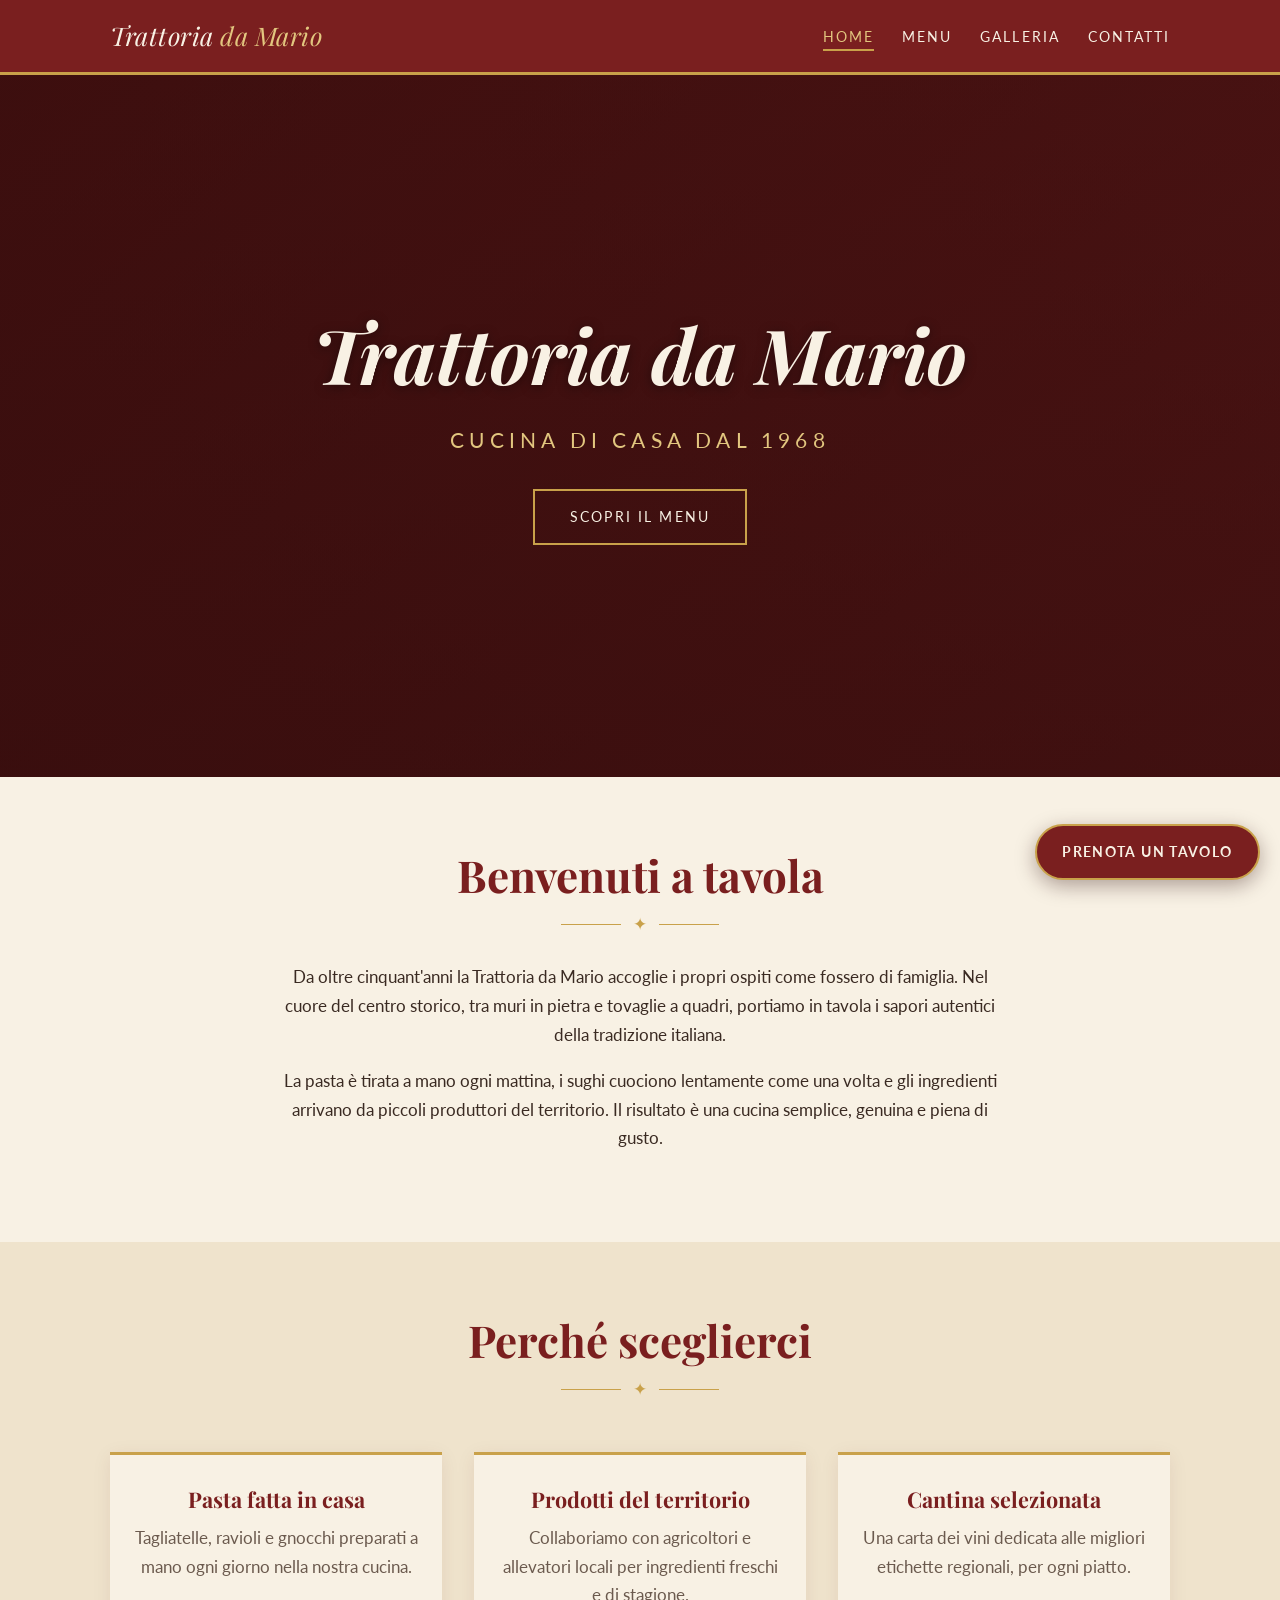
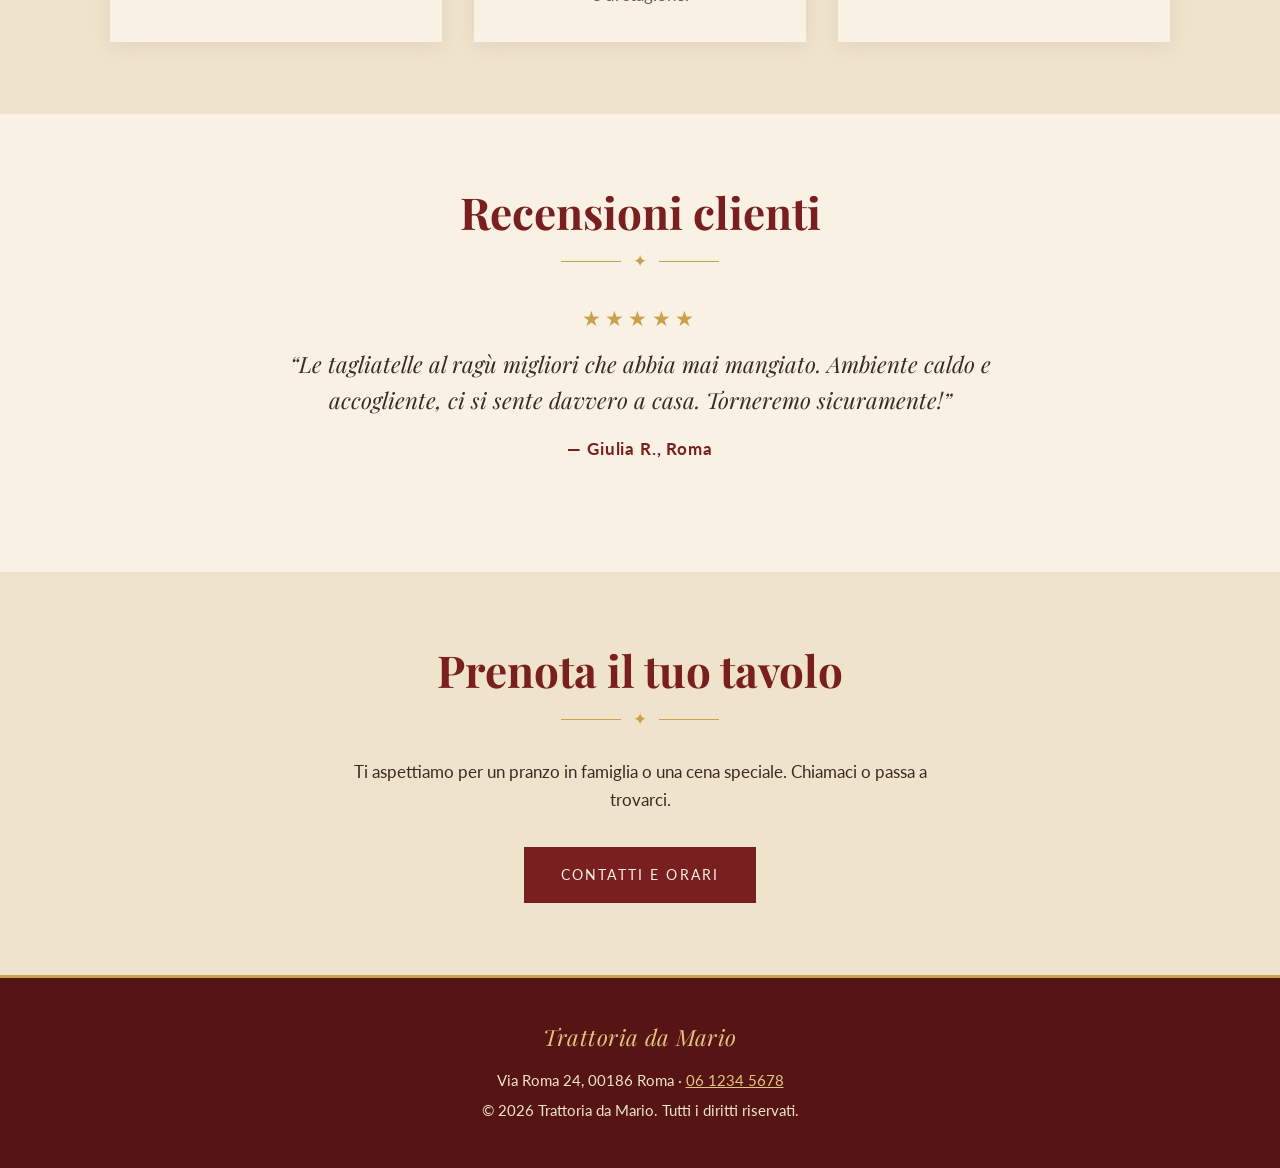
==== index.html @ 44bf67f7 "Sito vetrina Trattoria da Mario Pagine home, menu, galleria e contatti con foglio di stile unico, ga" ====
<!DOCTYPE html>
<html lang="it">
<head>
  <meta charset="UTF-8">
  <meta name="viewport" content="width=device-width, initial-scale=1.0">
  <title>Trattoria da Mario — Cucina tradizionale italiana</title>
  <meta name="description" content="Trattoria da Mario: cucina tradizionale italiana, pasta fatta in casa e un'accoglienza di famiglia dal 1968.">
  <link rel="preconnect" href="https://fonts.googleapis.com">
  <link rel="preconnect" href="https://fonts.gstatic.com" crossorigin>
  <link href="https://fonts.googleapis.com/css2?family=Lato:wght@400;700&family=Playfair+Display:ital,wght@0,700;1,700&display=swap" rel="stylesheet">
  <link rel="stylesheet" href="css/style.css">
</head>
<body>

  <header class="intestazione">
    <div class="contenitore">
      <a href="index.html" class="logo">Trattoria <span>da Mario</span></a>
      <nav class="navigazione" aria-label="Navigazione principale">
        <ul>
          <li><a href="index.html" aria-current="page">Home</a></li>
          <li><a href="menu.html">Menu</a></li>
          <li><a href="galleria.html">Galleria</a></li>
          <li><a href="contatti.html">Contatti</a></li>
        </ul>
      </nav>
    </div>
  </header>

  <main>
    <section class="copertina">
      <div>
        <h1>Trattoria da Mario</h1>
        <p class="sottotitolo">Cucina di casa dal 1968</p>
        <a href="menu.html" class="pulsante">Scopri il menu</a>
      </div>
    </section>

    <section class="sezione">
      <div class="contenitore">
        <h2 class="titolo-sezione">Benvenuti a tavola</h2>
        <div class="ornamento">&#10022;</div>
        <div class="testo-centrato">
          <p>
            Da oltre cinquant'anni la Trattoria da Mario accoglie i propri ospiti come
            fossero di famiglia. Nel cuore del centro storico, tra muri in pietra e tovaglie
            a quadri, portiamo in tavola i sapori autentici della tradizione italiana.
          </p>
          <p>
            La pasta è tirata a mano ogni mattina, i sughi cuociono lentamente come una volta
            e gli ingredienti arrivano da piccoli produttori del territorio. Il risultato è una
            cucina semplice, genuina e piena di gusto.
          </p>
        </div>
      </div>
    </section>

    <section class="sezione sezione--alternata">
      <div class="contenitore">
        <h2 class="titolo-sezione">Perché sceglierci</h2>
        <div class="ornamento">&#10022;</div>
        <div class="punti-forza">
          <article class="punto">
            <h3>Pasta fatta in casa</h3>
            <p>Tagliatelle, ravioli e gnocchi preparati a mano ogni giorno nella nostra cucina.</p>
          </article>
          <article class="punto">
            <h3>Prodotti del territorio</h3>
            <p>Collaboriamo con agricoltori e allevatori locali per ingredienti freschi e di stagione.</p>
          </article>
          <article class="punto">
            <h3>Cantina selezionata</h3>
            <p>Una carta dei vini dedicata alle migliori etichette regionali, per ogni piatto.</p>
          </article>
        </div>
      </div>
    </section>

    <section class="sezione recensioni">
      <div class="contenitore">
        <h2 class="titolo-sezione">Recensioni clienti</h2>
        <div class="ornamento">&#10022;</div>
        <div class="carosello">
          <div class="carosello-traccia">
            <blockquote class="recensione">
              <div class="stelle" aria-label="5 stelle su 5">&#9733;&#9733;&#9733;&#9733;&#9733;</div>
              <p>&ldquo;Le tagliatelle al ragù migliori che abbia mai mangiato. Ambiente caldo e accogliente, ci si sente davvero a casa. Torneremo sicuramente!&rdquo;</p>
              <footer>— Giulia R., Roma</footer>
            </blockquote>
            <blockquote class="recensione">
              <div class="stelle" aria-label="5 stelle su 5">&#9733;&#9733;&#9733;&#9733;&#9733;</div>
              <p>&ldquo;Una trattoria come non se ne trovano più. Personale gentilissimo, porzioni generose e un tiramisù da applausi. Ottimo rapporto qualità-prezzo.&rdquo;</p>
              <footer>— Marco B., Firenze</footer>
            </blockquote>
            <blockquote class="recensione">
              <div class="stelle" aria-label="5 stelle su 5">&#9733;&#9733;&#9733;&#9733;&#9733;</div>
              <p>&ldquo;Abbiamo festeggiato qui il compleanno di mia madre: servizio impeccabile e una carta dei vini sorprendente. Consigliatissimo per le occasioni speciali.&rdquo;</p>
              <footer>— Francesca L., Milano</footer>
            </blockquote>
            <!-- Copia della prima recensione: serve a rendere lo scorrimento continuo -->
            <blockquote class="recensione recensione--clone" aria-hidden="true">
              <div class="stelle">&#9733;&#9733;&#9733;&#9733;&#9733;</div>
              <p>&ldquo;Le tagliatelle al ragù migliori che abbia mai mangiato. Ambiente caldo e accogliente, ci si sente davvero a casa. Torneremo sicuramente!&rdquo;</p>
              <footer>— Giulia R., Roma</footer>
            </blockquote>
          </div>
        </div>
      </div>
    </section>

    <section class="sezione sezione--alternata invito">
      <div class="contenitore">
        <h2 class="titolo-sezione">Prenota il tuo tavolo</h2>
        <div class="ornamento">&#10022;</div>
        <p>Ti aspettiamo per un pranzo in famiglia o una cena speciale. Chiamaci o passa a trovarci.</p>
        <a href="contatti.html" class="pulsante pulsante--pieno">Contatti e orari</a>
      </div>
    </section>
  </main>

  <footer class="pie-pagina">
    <a href="index.html" class="logo">Trattoria <span>da Mario</span></a>
    <p>Via Roma 24, 00186 Roma &middot; <a href="tel:+390612345678">06 1234 5678</a></p>
    <p>&copy; 2026 Trattoria da Mario. Tutti i diritti riservati.</p>
  </footer>

  <a href="contatti.html" class="prenota-fisso">Prenota un tavolo</a>

</body>
</html>
---- css/style.css ----
/* ==========================================================
   Trattoria da Mario — foglio di stile
   Palette: rosso scuro, crema, oro
   ========================================================== */

:root {
  --rosso: #7a1f1f;
  --rosso-scuro: #561414;
  --crema: #f8f1e4;
  --crema-scura: #efe3cc;
  --oro: #c9a14a;
  --oro-chiaro: #e2c67f;
  --testo: #3a2a22;
  --testo-tenue: #6b5a4e;

  --font-titoli: "Playfair Display", Georgia, "Times New Roman", serif;
  --font-testo: "Lato", "Helvetica Neue", Arial, sans-serif;

  --larghezza-max: 1100px;
}

*,
*::before,
*::after {
  box-sizing: border-box;
}

html {
  scroll-behavior: smooth;
}

body {
  margin: 0;
  font-family: var(--font-testo);
  font-size: 1.0625rem;
  line-height: 1.7;
  color: var(--testo);
  background-color: var(--crema);
  display: flex;
  flex-direction: column;
  min-height: 100vh;
}

main {
  flex: 1;
}

img {
  max-width: 100%;
  display: block;
}

a {
  color: var(--rosso);
}

h1,
h2,
h3 {
  font-family: var(--font-titoli);
  font-weight: 700;
  line-height: 1.2;
  color: var(--rosso);
  margin: 0 0 0.5em;
}

.contenitore {
  max-width: var(--larghezza-max);
  margin: 0 auto;
  padding: 0 1.25rem;
}

/* ---------- Intestazione e navigazione ---------- */

.intestazione {
  background-color: var(--rosso);
  border-bottom: 3px solid var(--oro);
  position: sticky;
  top: 0;
  z-index: 10;
}

.intestazione .contenitore {
  display: flex;
  align-items: center;
  justify-content: space-between;
  flex-wrap: wrap;
  gap: 0.75rem;
  padding-block: 0.9rem;
}

.logo {
  font-family: var(--font-titoli);
  font-size: 1.6rem;
  font-style: italic;
  color: var(--crema);
  text-decoration: none;
  letter-spacing: 0.02em;
}

.logo span {
  color: var(--oro-chiaro);
}

.navigazione ul {
  list-style: none;
  margin: 0;
  padding: 0;
  display: flex;
  flex-wrap: wrap;
  justify-content: center;
  gap: 0.5rem 1.75rem;
}

.navigazione a {
  color: var(--crema);
  text-decoration: none;
  text-transform: uppercase;
  font-size: 0.85rem;
  letter-spacing: 0.15em;
  padding-bottom: 0.25rem;
  border-bottom: 2px solid transparent;
  transition: color 0.2s, border-color 0.2s;
}

.navigazione a:hover,
.navigazione a:focus-visible,
.navigazione a[aria-current="page"] {
  color: var(--oro-chiaro);
  border-bottom-color: var(--oro);
}

/* ---------- Copertina (home) ---------- */

.copertina {
  position: relative;
  min-height: 78vh;
  display: flex;
  align-items: center;
  justify-content: center;
  text-align: center;
  color: var(--crema);
  /* Il gradiente fa da ripiego se l'immagine non si carica */
  background:
    linear-gradient(rgba(40, 10, 10, 0.55), rgba(40, 10, 10, 0.7)),
    url("https://images.unsplash.com/photo-1414235077428-338989a2e8c0?auto=format&fit=crop&w=1920&q=80")
      center / cover no-repeat,
    linear-gradient(135deg, var(--rosso-scuro), var(--rosso));
  padding: 4rem 1.25rem;
}

.copertina h1 {
  color: var(--crema);
  font-size: clamp(2.5rem, 7vw, 4.75rem);
  font-style: italic;
  margin-bottom: 0.3em;
  text-shadow: 0 2px 12px rgba(0, 0, 0, 0.4);
}

.copertina .sottotitolo {
  font-size: clamp(1rem, 2.5vw, 1.3rem);
  letter-spacing: 0.25em;
  text-transform: uppercase;
  color: var(--oro-chiaro);
  margin: 0 0 2rem;
}

.pulsante {
  display: inline-block;
  padding: 0.85rem 2.2rem;
  border: 2px solid var(--oro);
  color: var(--crema);
  background-color: transparent;
  text-decoration: none;
  text-transform: uppercase;
  letter-spacing: 0.15em;
  font-size: 0.9rem;
  transition: background-color 0.25s, color 0.25s;
}

.pulsante:hover,
.pulsante:focus-visible {
  background-color: var(--oro);
  color: var(--rosso-scuro);
}

.pulsante--pieno {
  background-color: var(--rosso);
  border-color: var(--rosso);
}

.pulsante--pieno:hover,
.pulsante--pieno:focus-visible {
  background-color: var(--oro);
  border-color: var(--oro);
}

/* ---------- Ornamento decorativo ---------- */

.ornamento {
  display: flex;
  align-items: center;
  justify-content: center;
  gap: 0.75rem;
  color: var(--oro);
  margin: 0.5rem 0 1.5rem;
}

.ornamento::before,
.ornamento::after {
  content: "";
  width: 60px;
  height: 1px;
  background-color: var(--oro);
}

/* ---------- Sezioni generiche ---------- */

.sezione {
  padding: 4.5rem 0;
}

.sezione--alternata {
  background-color: var(--crema-scura);
}

.titolo-sezione {
  text-align: center;
  font-size: clamp(2rem, 5vw, 2.75rem);
  margin-bottom: 0;
}

.testo-centrato {
  max-width: 720px;
  margin: 0 auto;
  text-align: center;
}

/* ---------- Presentazione (home) ---------- */

.punti-forza {
  display: grid;
  grid-template-columns: repeat(auto-fit, minmax(240px, 1fr));
  gap: 2rem;
  margin-top: 3rem;
}

.punto {
  background-color: var(--crema);
  border-top: 3px solid var(--oro);
  padding: 2rem 1.5rem;
  text-align: center;
  box-shadow: 0 4px 18px rgba(86, 20, 20, 0.08);
}

.punto h3 {
  font-size: 1.35rem;
}

.punto p {
  margin: 0;
  color: var(--testo-tenue);
}

.invito {
  text-align: center;
}

.invito p {
  margin: 0 auto 2rem;
  max-width: 600px;
}

/* ---------- Testata pagine interne ---------- */

.testata-pagina {
  background: linear-gradient(135deg, var(--rosso-scuro), var(--rosso));
  color: var(--crema);
  text-align: center;
  padding: 3.5rem 1.25rem 3rem;
}

.testata-pagina h1 {
  color: var(--crema);
  font-size: clamp(2.25rem, 6vw, 3.5rem);
  font-style: italic;
  margin-bottom: 0.2em;
}

.testata-pagina p {
  margin: 0;
  color: var(--oro-chiaro);
  letter-spacing: 0.1em;
}

/* ---------- Menu ---------- */

.menu {
  max-width: 800px;
  margin: 0 auto;
}

.categoria + .categoria {
  margin-top: 3.5rem;
}

.categoria h2 {
  text-align: center;
  font-size: clamp(1.75rem, 4.5vw, 2.25rem);
  margin-bottom: 0;
}

.piatti {
  list-style: none;
  margin: 0;
  padding: 0;
}

.piatto {
  padding: 1.1rem 0;
  border-bottom: 1px dashed rgba(201, 161, 74, 0.55);
}

.piatto:last-child {
  border-bottom: none;
}

.piatto-riga {
  display: flex;
  align-items: baseline;
  gap: 0.75rem;
}

.piatto-nome {
  font-family: var(--font-titoli);
  font-size: 1.2rem;
  font-weight: 700;
  color: var(--testo);
}

/* Puntini che collegano nome e prezzo */
.piatto-riga::after {
  content: "";
  order: 1;
  flex: 1;
  border-bottom: 1px dotted var(--testo-tenue);
  opacity: 0.4;
  transform: translateY(-0.3em);
}

.piatto-prezzo {
  order: 2;
  font-weight: 700;
  color: var(--rosso);
  white-space: nowrap;
}

.piatto-descrizione {
  margin: 0.2rem 0 0;
  color: var(--testo-tenue);
  font-style: italic;
  font-size: 0.98rem;
}

.nota-menu {
  text-align: center;
  font-size: 0.9rem;
  color: var(--testo-tenue);
  margin-top: 3rem;
}

/* ---------- Contatti ---------- */

.contatti-griglia {
  display: grid;
  grid-template-columns: repeat(auto-fit, minmax(280px, 1fr));
  gap: 2rem;
}

.scheda {
  background-color: #fffaf1;
  border: 1px solid var(--crema-scura);
  border-top: 4px solid var(--rosso);
  padding: 2rem 1.75rem;
  box-shadow: 0 4px 18px rgba(86, 20, 20, 0.08);
}

.scheda h2 {
  font-size: 1.6rem;
}

.scheda address {
  font-style: normal;
}

.scheda p {
  margin: 0 0 0.75rem;
}

.etichetta {
  display: block;
  font-size: 0.8rem;
  text-transform: uppercase;
  letter-spacing: 0.12em;
  color: var(--oro);
  font-weight: 700;
}

.orari {
  width: 100%;
  border-collapse: collapse;
}

.orari th,
.orari td {
  padding: 0.55rem 0;
  border-bottom: 1px solid var(--crema-scura);
  vertical-align: top;
}

.orari th {
  text-align: left;
  font-weight: 700;
  padding-right: 1rem;
}

.orari td {
  text-align: right;
}

.orari tr:last-child th,
.orari tr:last-child td {
  border-bottom: none;
}

.chiuso {
  color: var(--rosso);
  font-style: italic;
}

.mappa {
  margin-top: 2.5rem;
  border: 3px solid var(--oro);
  aspect-ratio: 16 / 7;
  width: 100%;
  max-width: 100%;
}

.mappa iframe {
  width: 100%;
  height: 100%;
  border: 0;
  display: block;
}

/* ---------- Galleria ---------- */

.galleria {
  display: grid;
  grid-template-columns: repeat(auto-fill, minmax(240px, 1fr));
  gap: 1.5rem;
}

.galleria-elemento {
  margin: 0;
  position: relative;
  overflow: hidden;
  aspect-ratio: 4 / 3;
  border: 3px solid var(--oro);
  box-shadow: 0 4px 18px rgba(86, 20, 20, 0.12);
  /* Colore visibile mentre la foto si carica */
  background: linear-gradient(135deg, var(--rosso-scuro), var(--rosso));
}

.galleria-elemento img {
  width: 100%;
  height: 100%;
  object-fit: cover;
  transition: transform 0.5s ease;
}

.galleria-elemento:hover img {
  transform: scale(1.1);
}

.galleria-elemento figcaption {
  position: absolute;
  left: 0;
  right: 0;
  bottom: 0;
  padding: 0.6rem 1rem;
  background: linear-gradient(transparent, rgba(40, 10, 10, 0.85));
  color: var(--crema);
  font-family: var(--font-titoli);
  font-style: italic;
  font-size: 1.05rem;
}

.galleria-elemento[role="button"] {
  cursor: zoom-in;
}

.galleria-elemento:focus-visible {
  outline: 3px solid var(--rosso);
  outline-offset: 3px;
}

/* ---------- Lightbox (foto ingrandita) ---------- */

.lightbox {
  width: 100%;
  height: 100%;
  max-width: none;
  max-height: none;
  margin: 0;
  padding: 1rem;
  border: 0;
  background: transparent;
  overflow: hidden;
}

.lightbox[open] {
  display: flex;
  align-items: center;
  justify-content: center;
  animation: lightbox-entra 0.25s ease;
}

.lightbox::backdrop {
  background-color: rgba(20, 5, 5, 0.88);
}

@keyframes lightbox-entra {
  from { opacity: 0; transform: scale(0.96); }
  to   { opacity: 1; transform: scale(1); }
}

.lightbox-contenuto {
  margin: 0;
  width: 100%;
  height: 100%;
  display: flex;
  flex-direction: column;
  align-items: center;
  justify-content: center;
  gap: 0.9rem;
}

.lightbox-immagine {
  max-width: min(100%, 1200px);
  max-height: calc(100% - 4rem);
  object-fit: contain;
  border: 3px solid var(--oro);
  box-shadow: 0 10px 40px rgba(0, 0, 0, 0.5);
  background-color: var(--rosso-scuro);
}

.lightbox-didascalia {
  color: var(--crema);
  font-family: var(--font-titoli);
  font-style: italic;
  font-size: clamp(1.1rem, 3vw, 1.5rem);
  text-align: center;
}

.lightbox-chiudi {
  position: absolute;
  top: calc(1rem + env(safe-area-inset-top, 0px));
  right: 1rem;
  z-index: 1;
  width: 3rem;
  height: 3rem;
  border: 2px solid var(--oro);
  border-radius: 50%;
  background-color: var(--rosso);
  color: var(--crema);
  font-size: 1.9rem;
  line-height: 1;
  cursor: pointer;
  transition: background-color 0.2s, color 0.2s;
}

.lightbox-chiudi:hover,
.lightbox-chiudi:focus-visible {
  background-color: var(--oro);
  color: var(--rosso-scuro);
}

.lightbox-chiudi:focus-visible {
  outline: 2px solid var(--crema);
  outline-offset: 3px;
}

/* Impedisce alla pagina sotto di scorrere mentre la foto è aperta */
body.lightbox-aperta {
  overflow: hidden;
}

.credito-foto {
  text-align: center;
  font-size: 0.85rem;
  color: var(--testo-tenue);
  margin: 2rem 0 0;
}

/* ---------- Recensioni (carosello automatico) ---------- */

.carosello {
  max-width: 760px;
  margin: 0 auto;
  overflow: hidden;
}

/* 3 recensioni + 1 copia della prima: la traccia scorre di un quarto alla volta
   e, arrivata alla copia, ricomincia da capo senza salti visibili */
.carosello-traccia {
  display: flex;
  width: 400%;
  animation: scorri-recensioni 18s infinite;
}

.carosello:hover .carosello-traccia {
  animation-play-state: paused;
}

@keyframes scorri-recensioni {
  0%, 28%   { transform: translateX(0); }
  33%, 61%  { transform: translateX(-25%); }
  66%, 94%  { transform: translateX(-50%); }
  100%      { transform: translateX(-75%); }
}

.recensione {
  width: 25%;
  margin: 0;
  padding: 0 1.5rem;
  text-align: center;
}

.stelle {
  color: var(--oro);
  font-size: 1.3rem;
  letter-spacing: 0.2em;
  margin-bottom: 0.75rem;
}

.recensione p {
  font-family: var(--font-titoli);
  font-style: italic;
  font-size: clamp(1.1rem, 2.8vw, 1.4rem);
  line-height: 1.6;
  margin: 0 0 1rem;
}

.recensione footer {
  color: var(--rosso);
  font-weight: 700;
  letter-spacing: 0.05em;
}

/* Chi ha disattivato le animazioni vede le recensioni una sotto l'altra */
@media (prefers-reduced-motion: reduce) {
  .carosello-traccia {
    animation: none;
    flex-direction: column;
    gap: 2.5rem;
    width: 100%;
  }

  .recensione {
    width: 100%;
  }

  .recensione--clone {
    display: none;
  }

  .galleria-elemento img {
    transition: none;
  }

  .lightbox[open] {
    animation: none;
  }
}

/* ---------- Bottone fisso "Prenota un tavolo" ---------- */

.prenota-fisso {
  position: fixed;
  right: 1.25rem;
  bottom: calc(1.25rem + env(safe-area-inset-bottom, 0px));
  z-index: 20;
  padding: 0.9rem 1.6rem;
  background-color: var(--rosso);
  color: var(--crema);
  border: 2px solid var(--oro);
  border-radius: 999px;
  text-decoration: none;
  text-transform: uppercase;
  letter-spacing: 0.1em;
  font-size: 0.85rem;
  font-weight: 700;
  box-shadow: 0 6px 20px rgba(40, 10, 10, 0.35);
  transition: background-color 0.25s, color 0.25s, transform 0.25s;
}

.prenota-fisso:hover,
.prenota-fisso:focus-visible {
  background-color: var(--oro);
  color: var(--rosso-scuro);
  transform: translateY(-2px);
}

/* ---------- Piè di pagina ---------- */

.pie-pagina {
  background-color: var(--rosso-scuro);
  color: var(--crema-scura);
  text-align: center;
  padding: 2.5rem 1.25rem;
  border-top: 3px solid var(--oro);
  font-size: 0.95rem;
}

.pie-pagina p {
  margin: 0.25rem 0;
}

.pie-pagina .logo {
  font-size: 1.4rem;
  display: inline-block;
  margin-bottom: 0.5rem;
}

.pie-pagina a {
  color: var(--oro-chiaro);
}

/* ---------- Smartphone ---------- */

@media (max-width: 640px) {
  body {
    font-size: 1rem;
  }

  .intestazione .contenitore {
    flex-direction: column;
    gap: 0.5rem;
  }

  .navigazione ul {
    gap: 1.25rem;
  }

  .navigazione a {
    font-size: 0.8rem;
    letter-spacing: 0.1em;
  }

  .copertina {
    min-height: 65vh;
  }

  .sezione {
    padding: 3rem 0;
  }

  .piatto-nome {
    font-size: 1.1rem;
  }

  .mappa {
    aspect-ratio: 4 / 3;
  }

  .galleria {
    grid-template-columns: 1fr;
  }

  .prenota-fisso {
    right: 1rem;
    bottom: calc(1rem + env(safe-area-inset-bottom, 0px));
    padding: 0.8rem 1.3rem;
    font-size: 0.8rem;
  }

  /* Spazio in fondo così il bottone fisso non copre il testo del piè di pagina */
  .pie-pagina {
    padding-bottom: 5.5rem;
  }
}
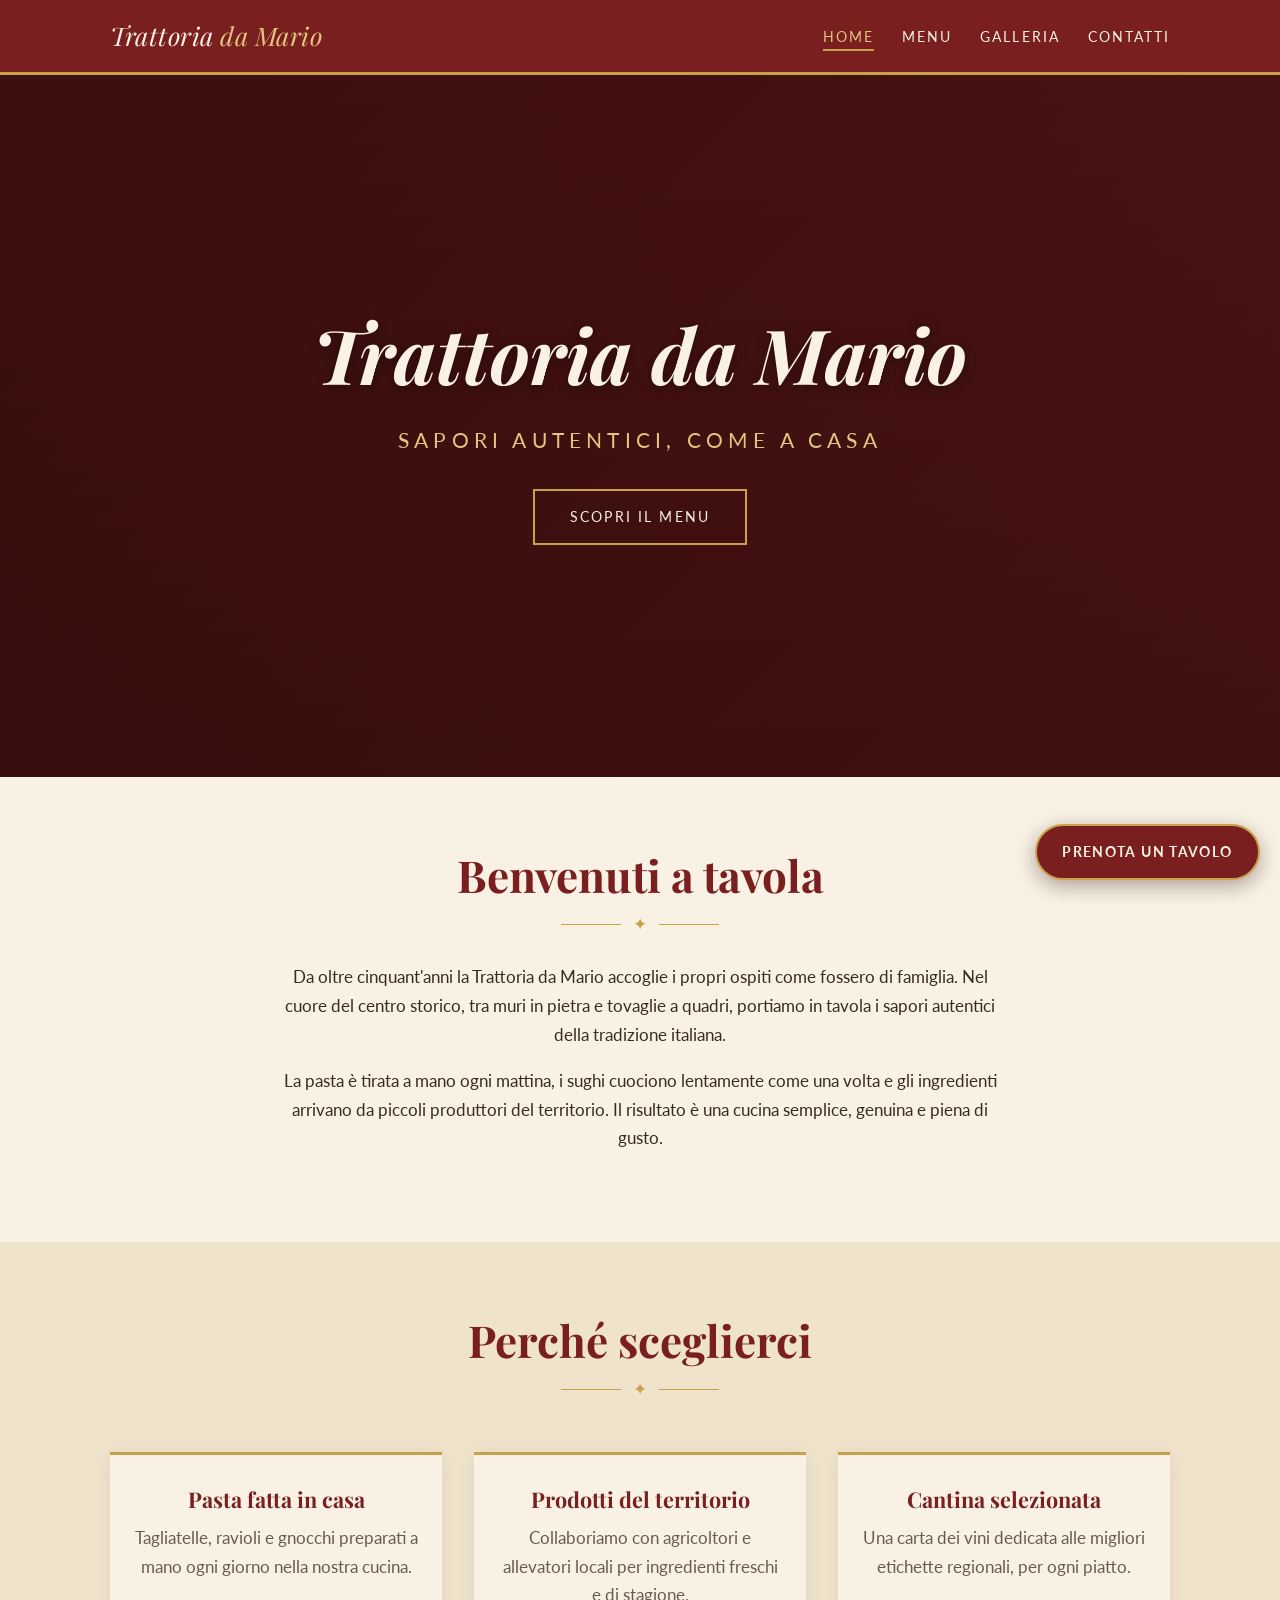
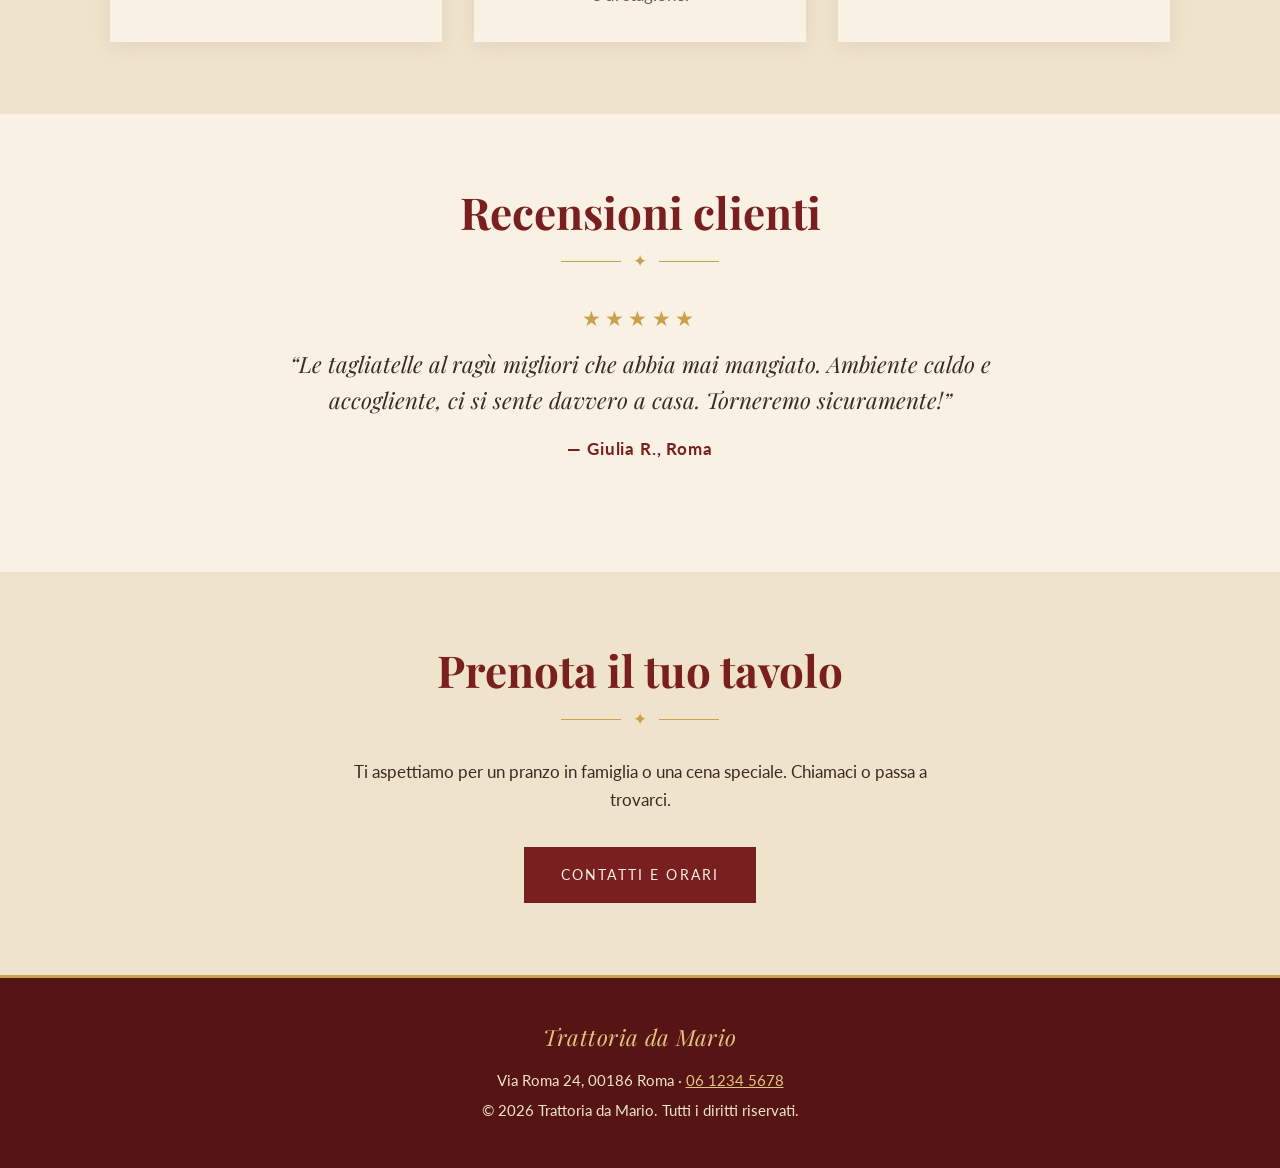
==== commit dacc4470: "Aggiorna lo slogan della home Co-Authored-By: Claude Opus 5.5 <noreply@anthropic.com>" ====
--- a/index.html
+++ b/index.html
@@ -30,7 +30,7 @@
     <section class="copertina">
       <div>
         <h1>Trattoria da Mario</h1>
-        <p class="sottotitolo">Cucina di casa dal 1968</p>
+        <p class="sottotitolo">Sapori autentici, come a casa</p>
         <a href="menu.html" class="pulsante">Scopri il menu</a>
       </div>
     </section>
